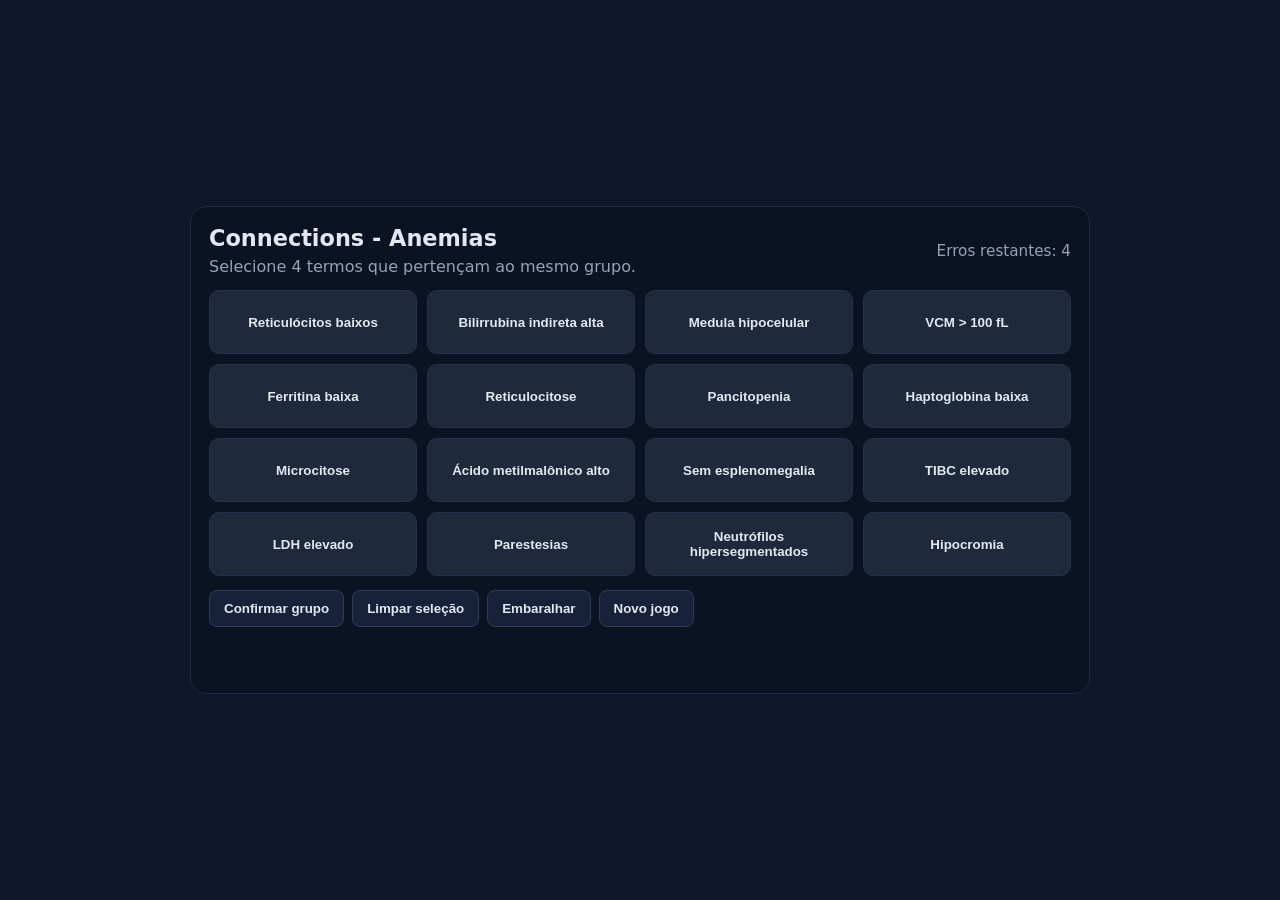
==== games/anemia-connections.html @ bd1b9f91 "Corrige alternativas de questões e adiciona jogo Connections de anemias" ====
<!doctype html>
<html lang="pt-BR">
<head>
  <meta charset="UTF-8" />
  <meta name="viewport" content="width=device-width, initial-scale=1.0" />
  <title>Connections - Anemias</title>
  <style>
    :root {
      --bg: #0f172a;
      --card: #1e293b;
      --card-hover: #334155;
      --text: #e2e8f0;
      --muted: #94a3b8;
      --selected: #0ea5e9;
      --ok: #22c55e;
      --warn: #f59e0b;
      --err: #ef4444;
    }
    * { box-sizing: border-box; }
    body {
      margin: 0;
      font-family: Inter, system-ui, -apple-system, Segoe UI, Roboto, sans-serif;
      background: var(--bg);
      color: var(--text);
      min-height: 100vh;
      display: grid;
      place-items: center;
      padding: 20px;
    }
    .app {
      width: min(900px, 100%);
      background: #0b1222;
      border: 1px solid #1f2a44;
      border-radius: 16px;
      padding: 18px;
    }
    h1 { margin: 0 0 6px; font-size: 1.4rem; }
    p { margin: 0; color: var(--muted); }
    .top {
      display: flex;
      justify-content: space-between;
      align-items: center;
      gap: 12px;
      margin-bottom: 14px;
      flex-wrap: wrap;
    }
    .status { color: var(--muted); font-size: .95rem; }
    .grid {
      display: grid;
      grid-template-columns: repeat(4, minmax(130px, 1fr));
      gap: 10px;
      margin: 14px 0;
    }
    .tile {
      border: 1px solid #26324d;
      background: var(--card);
      color: var(--text);
      border-radius: 10px;
      padding: 12px;
      min-height: 64px;
      font-weight: 600;
      cursor: pointer;
      text-align: center;
      transition: .15s ease;
      user-select: none;
    }
    .tile:hover { background: var(--card-hover); }
    .tile.selected {
      border-color: #38bdf8;
      background: #0c4a6e;
    }
    .tile.locked {
      cursor: default;
      border-color: #3f556f;
      opacity: 0.86;
    }
    .controls {
      display: flex;
      gap: 8px;
      flex-wrap: wrap;
    }
    button {
      border: 1px solid #2f3b59;
      background: #17223a;
      color: var(--text);
      padding: 10px 14px;
      border-radius: 8px;
      cursor: pointer;
      font-weight: 600;
    }
    button:hover { background: #243353; }
    .message {
      margin-top: 12px;
      min-height: 24px;
      font-weight: 600;
    }
    .ok { color: var(--ok); }
    .warn { color: var(--warn); }
    .err { color: var(--err); }
    .groups {
      margin-top: 12px;
      display: grid;
      gap: 8px;
    }
    .group {
      border-radius: 10px;
      padding: 10px;
      border: 1px solid #33415f;
      background: #111a2f;
    }
    .group h3 {
      margin: 0 0 6px;
      font-size: .98rem;
      color: #cbd5e1;
    }
    .group p {
      margin: 0;
      color: #dbe5f5;
      font-weight: 600;
    }
  </style>
</head>
<body>
  <main class="app">
    <div class="top">
      <div>
        <h1>Connections - Anemias</h1>
        <p>Selecione 4 termos que pertençam ao mesmo grupo.</p>
      </div>
      <div class="status" id="status">Erros restantes: 4</div>
    </div>

    <section class="grid" id="grid"></section>

    <div class="controls">
      <button id="submitBtn">Confirmar grupo</button>
      <button id="clearBtn">Limpar seleção</button>
      <button id="shuffleBtn">Embaralhar</button>
      <button id="newBtn">Novo jogo</button>
    </div>

    <div class="message" id="message"></div>
    <section class="groups" id="foundGroups"></section>
  </main>

  <script>
    const SOURCE_GROUPS = [
      {
        name: "Ferropriva",
        items: ["Ferritina baixa", "TIBC elevado", "Microcitose", "Hipocromia"]
      },
      {
        name: "Megaloblástica (B12)",
        items: ["VCM > 100 fL", "Neutrófilos hipersegmentados", "Ácido metilmalônico alto", "Parestesias"]
      },
      {
        name: "Hemólise",
        items: ["LDH elevado", "Bilirrubina indireta alta", "Haptoglobina baixa", "Reticulocitose"]
      },
      {
        name: "Aplásica",
        items: ["Pancitopenia", "Reticulócitos baixos", "Medula hipocelular", "Sem esplenomegalia"]
      }
    ];

    const grid = document.getElementById('grid');
    const message = document.getElementById('message');
    const status = document.getElementById('status');
    const foundGroups = document.getElementById('foundGroups');

    const submitBtn = document.getElementById('submitBtn');
    const clearBtn = document.getElementById('clearBtn');
    const shuffleBtn = document.getElementById('shuffleBtn');
    const newBtn = document.getElementById('newBtn');

    let tiles = [];
    let selected = new Set();
    let solvedGroups = new Set();
    let mistakesLeft = 4;

    function shuffle(arr) {
      const clone = [...arr];
      for (let i = clone.length - 1; i > 0; i--) {
        const j = Math.floor(Math.random() * (i + 1));
        [clone[i], clone[j]] = [clone[j], clone[i]];
      }
      return clone;
    }

    function setupGame() {
      selected.clear();
      solvedGroups.clear();
      mistakesLeft = 4;
      message.textContent = '';
      message.className = 'message';
      foundGroups.innerHTML = '';
      status.textContent = `Erros restantes: ${mistakesLeft}`;

      const flat = SOURCE_GROUPS.flatMap(group => group.items.map(item => ({
        item,
        group: group.name,
        locked: false,
      })));

      tiles = shuffle(flat);
      render();
    }

    function render() {
      grid.innerHTML = '';
      for (const tile of tiles) {
        if (tile.locked) continue;
        const btn = document.createElement('button');
        btn.className = 'tile';
        btn.textContent = tile.item;
        if (selected.has(tile.item)) btn.classList.add('selected');
        btn.onclick = () => toggleSelect(tile.item);
        grid.appendChild(btn);
      }
    }

    function toggleSelect(item) {
      if (selected.has(item)) {
        selected.delete(item);
      } else {
        if (selected.size >= 4) return;
        selected.add(item);
      }
      render();
    }

    function clearSelection() {
      selected.clear();
      render();
      setMessage('Seleção limpa.', 'warn');
    }

    function setMessage(text, type) {
      message.textContent = text;
      message.className = `message ${type || ''}`;
    }

    function lockSolved(groupName, items) {
      solvedGroups.add(groupName);
      tiles = tiles.map(t => items.includes(t.item) ? { ...t, locked: true } : t);
      const group = SOURCE_GROUPS.find(g => g.name === groupName);
      const card = document.createElement('article');
      card.className = 'group';
      card.innerHTML = `<h3>${groupName}</h3><p>${group.items.join(' · ')}</p>`;
      foundGroups.appendChild(card);
      selected.clear();
      render();
    }

    function checkSelection() {
      if (selected.size !== 4) {
        setMessage('Selecione exatamente 4 termos.', 'warn');
        return;
      }

      const picks = [...selected];
      const match = SOURCE_GROUPS.find(group =>
        group.items.every(item => picks.includes(item))
      );

      if (match && !solvedGroups.has(match.name)) {
        lockSolved(match.name, match.items);
        setMessage(`Correto: grupo "${match.name}" encontrado.`, 'ok');
        if (solvedGroups.size === SOURCE_GROUPS.length) {
          setMessage('Parabéns! Você completou todos os grupos.', 'ok');
        }
        return;
      }

      mistakesLeft -= 1;
      status.textContent = `Erros restantes: ${mistakesLeft}`;
      if (mistakesLeft <= 0) {
        setMessage('Fim de jogo. Clique em "Novo jogo" para tentar novamente.', 'err');
        selected.clear();
        render();
        submitBtn.disabled = true;
        clearBtn.disabled = true;
      } else {
        setMessage('Grupo incorreto. Tente outra combinação.', 'err');
      }
    }

    submitBtn.addEventListener('click', checkSelection);
    clearBtn.addEventListener('click', clearSelection);
    shuffleBtn.addEventListener('click', () => {
      const unlocked = tiles.filter(t => !t.locked);
      const locked = tiles.filter(t => t.locked);
      tiles = [...shuffle(unlocked), ...locked];
      render();
      setMessage('Termos embaralhados.', 'warn');
    });
    newBtn.addEventListener('click', () => {
      submitBtn.disabled = false;
      clearBtn.disabled = false;
      setupGame();
    });

    setupGame();
  </script>
</body>
</html>
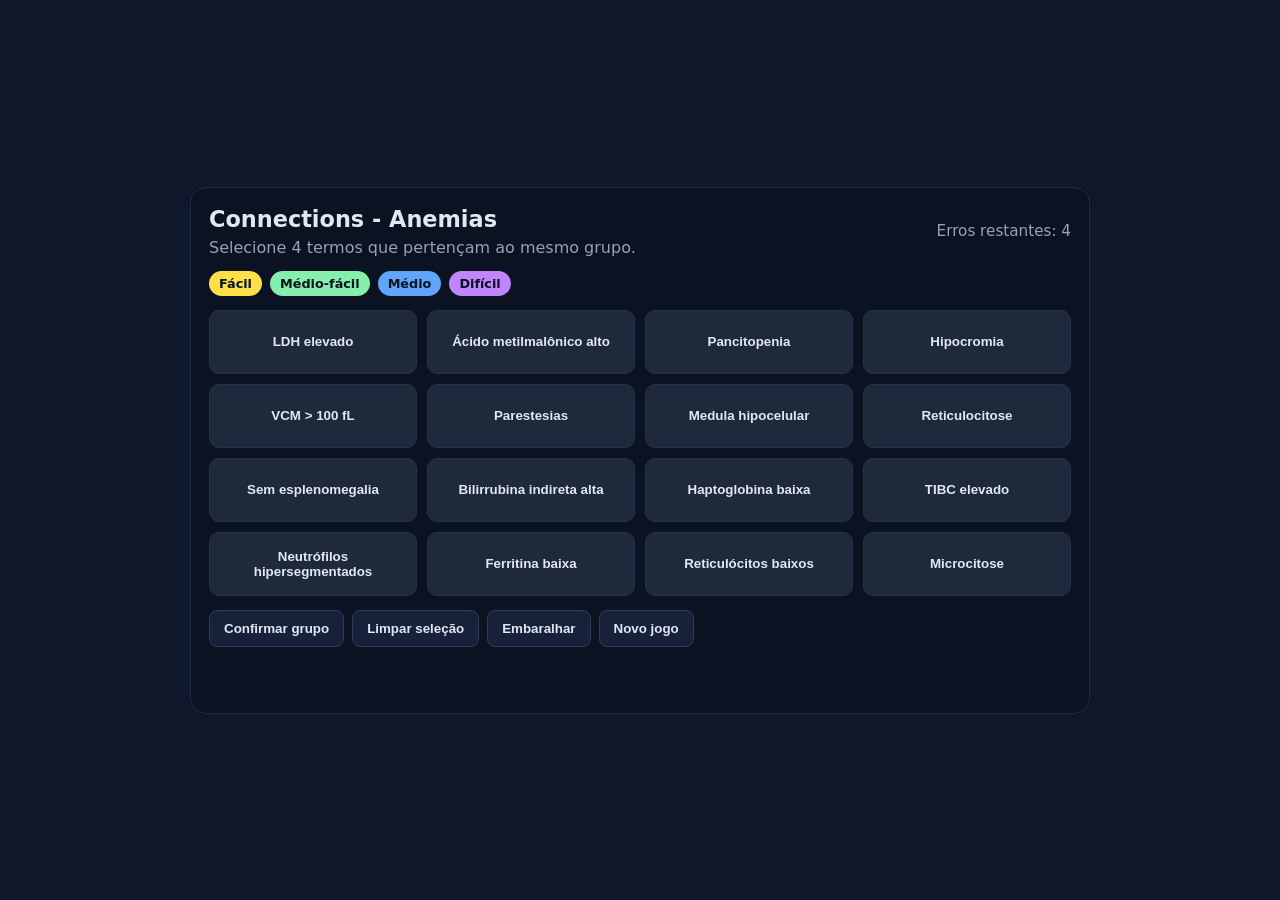
==== commit 6a6c5d89: "Melhora Connections com animação final e cores por dificuldade" ====
--- a/games/anemia-connections.html
+++ b/games/anemia-connections.html
@@ -15,6 +15,10 @@
       --ok: #22c55e;
       --warn: #f59e0b;
       --err: #ef4444;
+      --easy: #fde047;
+      --medium-easy: #86efac;
+      --medium: #60a5fa;
+      --hard: #c084fc;
     }
     * { box-sizing: border-box; }
     body {
@@ -45,6 +49,23 @@
       flex-wrap: wrap;
     }
     .status { color: var(--muted); font-size: .95rem; }
+    .legend {
+      margin: 10px 0 4px;
+      display: flex;
+      gap: 8px;
+      flex-wrap: wrap;
+    }
+    .pill {
+      border-radius: 999px;
+      padding: 5px 10px;
+      font-size: .8rem;
+      font-weight: 700;
+      color: #0b1222;
+    }
+    .pill.easy { background: var(--easy); }
+    .pill.medium-easy { background: var(--medium-easy); }
+    .pill.medium { background: var(--medium); }
+    .pill.hard { background: var(--hard); }
     .grid {
       display: grid;
       grid-template-columns: repeat(4, minmax(130px, 1fr));
@@ -107,6 +128,14 @@
       padding: 10px;
       border: 1px solid #33415f;
       background: #111a2f;
+      opacity: 1;
+    }
+    .group.easy { background: color-mix(in srgb, var(--easy) 18%, #111a2f); border-color: color-mix(in srgb, var(--easy) 45%, #33415f); }
+    .group.medium-easy { background: color-mix(in srgb, var(--medium-easy) 16%, #111a2f); border-color: color-mix(in srgb, var(--medium-easy) 40%, #33415f); }
+    .group.medium { background: color-mix(in srgb, var(--medium) 16%, #111a2f); border-color: color-mix(in srgb, var(--medium) 40%, #33415f); }
+    .group.hard { background: color-mix(in srgb, var(--hard) 16%, #111a2f); border-color: color-mix(in srgb, var(--hard) 40%, #33415f); }
+    .group.reveal {
+      animation: popIn .45s ease both;
     }
     .group h3 {
       margin: 0 0 6px;
@@ -117,6 +146,19 @@
       margin: 0;
       color: #dbe5f5;
       font-weight: 600;
+    }
+    .group .meta {
+      margin-bottom: 6px;
+      font-size: .78rem;
+      font-weight: 800;
+      color: #e2e8f0;
+      opacity: .9;
+      text-transform: uppercase;
+      letter-spacing: .04em;
+    }
+    @keyframes popIn {
+      from { opacity: 0; transform: translateY(8px) scale(0.98); }
+      to { opacity: 1; transform: translateY(0) scale(1); }
     }
   </style>
 </head>
@@ -130,6 +172,13 @@
       <div class="status" id="status">Erros restantes: 4</div>
     </div>
 
+    <div class="legend">
+      <span class="pill easy">Fácil</span>
+      <span class="pill medium-easy">Médio-fácil</span>
+      <span class="pill medium">Médio</span>
+      <span class="pill hard">Difícil</span>
+    </div>
+
     <section class="grid" id="grid"></section>
 
     <div class="controls">
@@ -147,18 +196,26 @@
     const SOURCE_GROUPS = [
       {
         name: "Ferropriva",
+        difficulty: "easy",
+        difficultyLabel: "Fácil",
         items: ["Ferritina baixa", "TIBC elevado", "Microcitose", "Hipocromia"]
       },
       {
         name: "Megaloblástica (B12)",
+        difficulty: "medium-easy",
+        difficultyLabel: "Médio-fácil",
         items: ["VCM > 100 fL", "Neutrófilos hipersegmentados", "Ácido metilmalônico alto", "Parestesias"]
       },
       {
         name: "Hemólise",
+        difficulty: "medium",
+        difficultyLabel: "Médio",
         items: ["LDH elevado", "Bilirrubina indireta alta", "Haptoglobina baixa", "Reticulocitose"]
       },
       {
         name: "Aplásica",
+        difficulty: "hard",
+        difficultyLabel: "Difícil",
         items: ["Pancitopenia", "Reticulócitos baixos", "Medula hipocelular", "Sem esplenomegalia"]
       }
     ];
@@ -177,6 +234,16 @@
     let selected = new Set();
     let solvedGroups = new Set();
     let mistakesLeft = 4;
+
+    function difficultyRank(level) {
+      const map = {
+        "easy": 1,
+        "medium-easy": 2,
+        "medium": 3,
+        "hard": 4,
+      };
+      return map[level] || 99;
+    }
 
     function shuffle(arr) {
       const clone = [...arr];
@@ -240,14 +307,33 @@
       message.className = `message ${type || ''}`;
     }
 
+    function appendGroupCard(group, withAnimation = false, delayMs = 0) {
+      const card = document.createElement('article');
+      card.className = `group ${group.difficulty}`;
+      if (withAnimation) card.classList.add('reveal');
+      if (withAnimation) card.style.animationDelay = `${delayMs}ms`;
+      card.innerHTML = `
+        <div class="meta">${group.difficultyLabel}</div>
+        <h3>${group.name}</h3>
+        <p>${group.items.join(' · ')}</p>
+      `;
+      foundGroups.appendChild(card);
+    }
+
+    function revealAllGroupsAnimated() {
+      foundGroups.innerHTML = '';
+      const ordered = [...SOURCE_GROUPS].sort((a, b) => difficultyRank(a.difficulty) - difficultyRank(b.difficulty));
+      ordered.forEach((group, idx) => appendGroupCard(group, true, idx * 180));
+      submitBtn.disabled = true;
+      clearBtn.disabled = true;
+      status.textContent = 'Rodada finalizada — respostas reveladas';
+    }
+
     function lockSolved(groupName, items) {
       solvedGroups.add(groupName);
       tiles = tiles.map(t => items.includes(t.item) ? { ...t, locked: true } : t);
       const group = SOURCE_GROUPS.find(g => g.name === groupName);
-      const card = document.createElement('article');
-      card.className = 'group';
-      card.innerHTML = `<h3>${groupName}</h3><p>${group.items.join(' · ')}</p>`;
-      foundGroups.appendChild(card);
+      appendGroupCard(group);
       selected.clear();
       render();
     }
@@ -267,7 +353,8 @@
         lockSolved(match.name, match.items);
         setMessage(`Correto: grupo "${match.name}" encontrado.`, 'ok');
         if (solvedGroups.size === SOURCE_GROUPS.length) {
-          setMessage('Parabéns! Você completou todos os grupos.', 'ok');
+          setMessage('Parabéns! Você completou todos os grupos. Revelando respostas por dificuldade...', 'ok');
+          setTimeout(() => revealAllGroupsAnimated(), 250);
         }
         return;
       }
@@ -275,11 +362,10 @@
       mistakesLeft -= 1;
       status.textContent = `Erros restantes: ${mistakesLeft}`;
       if (mistakesLeft <= 0) {
-        setMessage('Fim de jogo. Clique em "Novo jogo" para tentar novamente.', 'err');
+        setMessage('Fim de jogo. Revelando as respostas por dificuldade...', 'err');
         selected.clear();
         render();
-        submitBtn.disabled = true;
-        clearBtn.disabled = true;
+        revealAllGroupsAnimated();
       } else {
         setMessage('Grupo incorreto. Tente outra combinação.', 'err');
       }
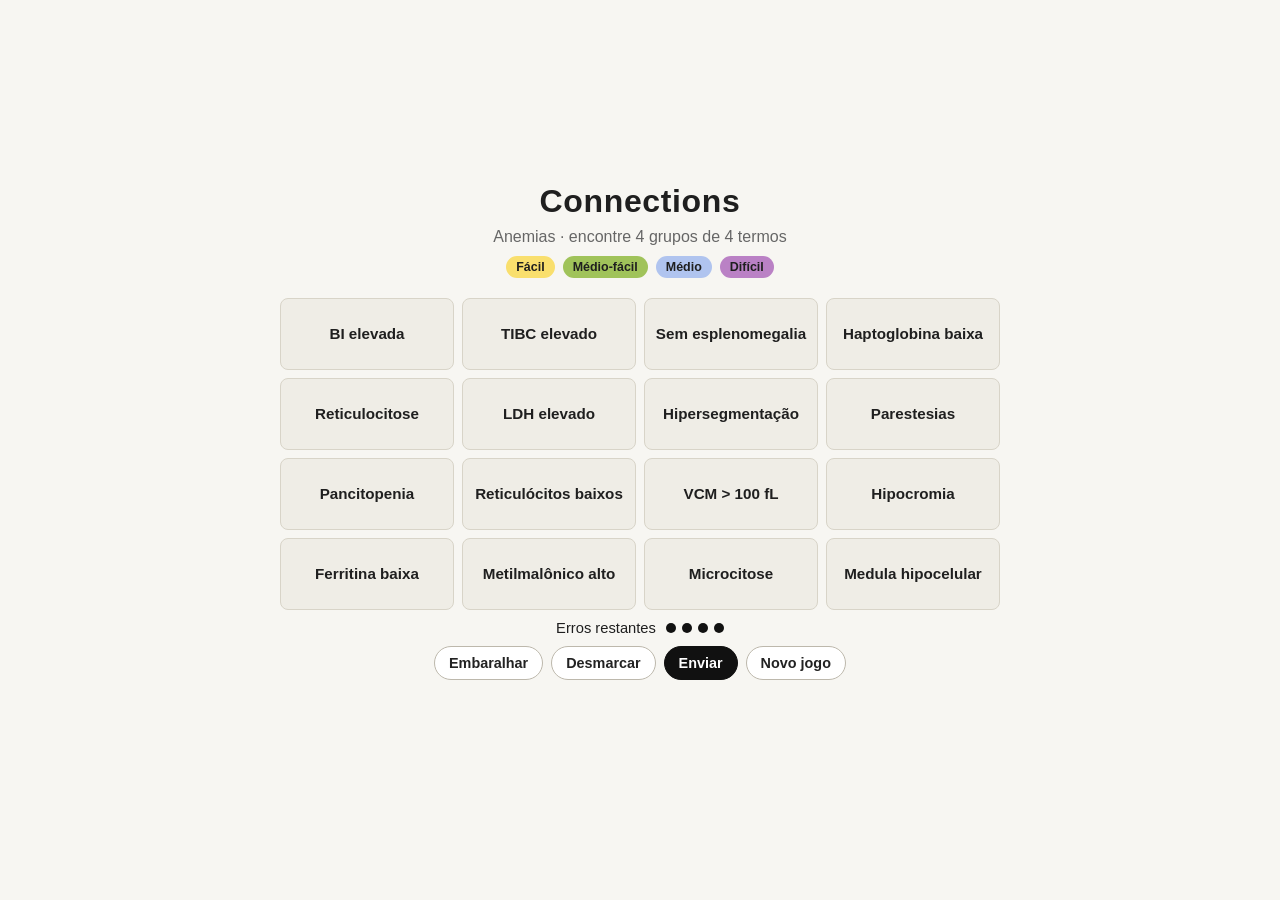
==== commit d6d3523c: "Games: Connections NYT-like + hub + quiz rápido + memória" ====
--- a/games/anemia-connections.html
+++ b/games/anemia-connections.html
@@ -6,190 +6,219 @@
   <title>Connections - Anemias</title>
   <style>
     :root {
-      --bg: #0f172a;
-      --card: #1e293b;
-      --card-hover: #334155;
-      --text: #e2e8f0;
-      --muted: #94a3b8;
-      --selected: #0ea5e9;
-      --ok: #22c55e;
-      --warn: #f59e0b;
-      --err: #ef4444;
-      --easy: #fde047;
-      --medium-easy: #86efac;
-      --medium: #60a5fa;
-      --hard: #c084fc;
-    }
+      --bg: #f7f6f2;
+      --ink: #1f1f1f;
+      --muted: #666;
+      --tile: #efede6;
+      --tile-border: #d8d4c8;
+      --tile-selected: #58534a;
+      --tile-selected-text: #fff;
+      --btn: #111;
+      --btn-text: #fff;
+      --easy: #f9df6d;
+      --medium-easy: #a0c35a;
+      --medium: #b0c4ef;
+      --hard: #ba81c5;
+    }
+
     * { box-sizing: border-box; }
+
     body {
       margin: 0;
-      font-family: Inter, system-ui, -apple-system, Segoe UI, Roboto, sans-serif;
+      font-family: "Franklin Gothic Medium", "Arial Narrow", Arial, sans-serif;
       background: var(--bg);
-      color: var(--text);
+      color: var(--ink);
       min-height: 100vh;
       display: grid;
       place-items: center;
-      padding: 20px;
-    }
+      padding: 16px;
+    }
+
     .app {
-      width: min(900px, 100%);
-      background: #0b1222;
-      border: 1px solid #1f2a44;
-      border-radius: 16px;
-      padding: 18px;
-    }
-    h1 { margin: 0 0 6px; font-size: 1.4rem; }
-    p { margin: 0; color: var(--muted); }
-    .top {
+      width: min(720px, 100%);
+      text-align: center;
+    }
+
+    h1 {
+      margin: 0;
+      font-size: 2rem;
+      letter-spacing: .02em;
+    }
+
+    .subtitle {
+      margin: 8px 0 10px;
+      color: var(--muted);
+      font-size: 1rem;
+    }
+
+    .legend {
       display: flex;
-      justify-content: space-between;
-      align-items: center;
-      gap: 12px;
-      margin-bottom: 14px;
-      flex-wrap: wrap;
-    }
-    .status { color: var(--muted); font-size: .95rem; }
-    .legend {
-      margin: 10px 0 4px;
-      display: flex;
+      justify-content: center;
       gap: 8px;
       flex-wrap: wrap;
-    }
-    .pill {
+      margin-bottom: 10px;
+    }
+
+    .badge {
       border-radius: 999px;
-      padding: 5px 10px;
-      font-size: .8rem;
+      padding: 4px 10px;
+      font-size: .78rem;
       font-weight: 700;
-      color: #0b1222;
-    }
-    .pill.easy { background: var(--easy); }
-    .pill.medium-easy { background: var(--medium-easy); }
-    .pill.medium { background: var(--medium); }
-    .pill.hard { background: var(--hard); }
+    }
+
+    .easy { background: var(--easy); }
+    .medium-easy { background: var(--medium-easy); }
+    .medium { background: var(--medium); }
+    .hard { background: var(--hard); }
+
+    .groups {
+      display: grid;
+      gap: 8px;
+      margin-bottom: 10px;
+    }
+
+    .group-row {
+      border-radius: 8px;
+      padding: 12px 10px;
+      text-align: center;
+      animation: dropIn .35s ease both;
+    }
+
+    .group-row h3 {
+      margin: 0;
+      font-size: 1rem;
+      letter-spacing: .01em;
+    }
+
+    .group-row p {
+      margin: 6px 0 0;
+      font-size: .9rem;
+    }
+
+    .meta {
+      margin-top: 4px;
+      font-size: .72rem;
+      text-transform: uppercase;
+      letter-spacing: .06em;
+      opacity: .85;
+      font-weight: 700;
+    }
+
     .grid {
       display: grid;
-      grid-template-columns: repeat(4, minmax(130px, 1fr));
+      grid-template-columns: repeat(4, 1fr);
+      gap: 8px;
+      margin-bottom: 10px;
+    }
+
+    .tile {
+      border: 1px solid var(--tile-border);
+      background: var(--tile);
+      border-radius: 8px;
+      min-height: 72px;
+      padding: 8px;
+      font-size: .95rem;
+      font-weight: 700;
+      color: var(--ink);
+      cursor: pointer;
+      transition: transform .08s ease, background .12s ease;
+    }
+
+    .tile:hover { transform: translateY(-1px); }
+
+    .tile.selected {
+      background: var(--tile-selected);
+      color: var(--tile-selected-text);
+      border-color: var(--tile-selected);
+    }
+
+    .mistakes {
+      display: flex;
+      align-items: center;
+      justify-content: center;
       gap: 10px;
-      margin: 14px 0;
-    }
-    .tile {
-      border: 1px solid #26324d;
-      background: var(--card);
-      color: var(--text);
-      border-radius: 10px;
-      padding: 12px;
-      min-height: 64px;
-      font-weight: 600;
-      cursor: pointer;
-      text-align: center;
-      transition: .15s ease;
-      user-select: none;
-    }
-    .tile:hover { background: var(--card-hover); }
-    .tile.selected {
-      border-color: #38bdf8;
-      background: #0c4a6e;
-    }
-    .tile.locked {
-      cursor: default;
-      border-color: #3f556f;
-      opacity: 0.86;
-    }
+      margin-bottom: 10px;
+      font-size: .92rem;
+    }
+
+    .dots { display: flex; gap: 6px; }
+
+    .dot {
+      width: 10px;
+      height: 10px;
+      border-radius: 50%;
+      background: #111;
+      opacity: .15;
+    }
+
+    .dot.active { opacity: 1; }
+
     .controls {
       display: flex;
+      justify-content: center;
       gap: 8px;
       flex-wrap: wrap;
-    }
+      margin-bottom: 8px;
+    }
+
     button {
-      border: 1px solid #2f3b59;
-      background: #17223a;
-      color: var(--text);
-      padding: 10px 14px;
-      border-radius: 8px;
+      border: 1px solid #bdb8ac;
+      background: #fff;
+      color: #222;
+      border-radius: 999px;
+      padding: 8px 14px;
+      font-weight: 700;
       cursor: pointer;
-      font-weight: 600;
-    }
-    button:hover { background: #243353; }
+      font-size: .9rem;
+    }
+
+    button.primary {
+      background: var(--btn);
+      color: var(--btn-text);
+      border-color: var(--btn);
+    }
+
     .message {
-      margin-top: 12px;
-      min-height: 24px;
-      font-weight: 600;
-    }
-    .ok { color: var(--ok); }
-    .warn { color: var(--warn); }
-    .err { color: var(--err); }
-    .groups {
-      margin-top: 12px;
-      display: grid;
-      gap: 8px;
-    }
-    .group {
-      border-radius: 10px;
-      padding: 10px;
-      border: 1px solid #33415f;
-      background: #111a2f;
-      opacity: 1;
-    }
-    .group.easy { background: color-mix(in srgb, var(--easy) 18%, #111a2f); border-color: color-mix(in srgb, var(--easy) 45%, #33415f); }
-    .group.medium-easy { background: color-mix(in srgb, var(--medium-easy) 16%, #111a2f); border-color: color-mix(in srgb, var(--medium-easy) 40%, #33415f); }
-    .group.medium { background: color-mix(in srgb, var(--medium) 16%, #111a2f); border-color: color-mix(in srgb, var(--medium) 40%, #33415f); }
-    .group.hard { background: color-mix(in srgb, var(--hard) 16%, #111a2f); border-color: color-mix(in srgb, var(--hard) 40%, #33415f); }
-    .group.reveal {
-      animation: popIn .45s ease both;
-    }
-    .group h3 {
-      margin: 0 0 6px;
-      font-size: .98rem;
-      color: #cbd5e1;
-    }
-    .group p {
-      margin: 0;
-      color: #dbe5f5;
-      font-weight: 600;
-    }
-    .group .meta {
-      margin-bottom: 6px;
-      font-size: .78rem;
-      font-weight: 800;
-      color: #e2e8f0;
-      opacity: .9;
-      text-transform: uppercase;
-      letter-spacing: .04em;
-    }
-    @keyframes popIn {
-      from { opacity: 0; transform: translateY(8px) scale(0.98); }
-      to { opacity: 1; transform: translateY(0) scale(1); }
+      min-height: 22px;
+      font-size: .94rem;
+      color: var(--muted);
+      margin-bottom: 8px;
+    }
+
+    @keyframes dropIn {
+      from { opacity: 0; transform: translateY(8px); }
+      to { opacity: 1; transform: translateY(0); }
     }
   </style>
 </head>
 <body>
   <main class="app">
-    <div class="top">
-      <div>
-        <h1>Connections - Anemias</h1>
-        <p>Selecione 4 termos que pertençam ao mesmo grupo.</p>
-      </div>
-      <div class="status" id="status">Erros restantes: 4</div>
+    <h1>Connections</h1>
+    <div class="subtitle">Anemias · encontre 4 grupos de 4 termos</div>
+
+    <div class="legend">
+      <span class="badge easy">Fácil</span>
+      <span class="badge medium-easy">Médio-fácil</span>
+      <span class="badge medium">Médio</span>
+      <span class="badge hard">Difícil</span>
     </div>
 
-    <div class="legend">
-      <span class="pill easy">Fácil</span>
-      <span class="pill medium-easy">Médio-fácil</span>
-      <span class="pill medium">Médio</span>
-      <span class="pill hard">Difícil</span>
+    <section class="groups" id="foundGroups"></section>
+    <section class="grid" id="grid"></section>
+
+    <div class="mistakes">
+      <span>Erros restantes</span>
+      <div class="dots" id="mistakeDots"></div>
     </div>
 
-    <section class="grid" id="grid"></section>
-
     <div class="controls">
-      <button id="submitBtn">Confirmar grupo</button>
-      <button id="clearBtn">Limpar seleção</button>
       <button id="shuffleBtn">Embaralhar</button>
+      <button id="clearBtn">Desmarcar</button>
+      <button id="submitBtn" class="primary">Enviar</button>
       <button id="newBtn">Novo jogo</button>
     </div>
 
     <div class="message" id="message"></div>
-    <section class="groups" id="foundGroups"></section>
   </main>
 
   <script>
@@ -198,52 +227,42 @@
         name: "Ferropriva",
         difficulty: "easy",
         difficultyLabel: "Fácil",
-        items: ["Ferritina baixa", "TIBC elevado", "Microcitose", "Hipocromia"]
+        items: ["Ferritina baixa", "TIBC elevado", "Microcitose", "Hipocromia"],
       },
       {
-        name: "Megaloblástica (B12)",
+        name: "Megaloblástica B12",
         difficulty: "medium-easy",
         difficultyLabel: "Médio-fácil",
-        items: ["VCM > 100 fL", "Neutrófilos hipersegmentados", "Ácido metilmalônico alto", "Parestesias"]
+        items: ["VCM > 100 fL", "Hipersegmentação", "Metilmalônico alto", "Parestesias"],
       },
       {
         name: "Hemólise",
         difficulty: "medium",
         difficultyLabel: "Médio",
-        items: ["LDH elevado", "Bilirrubina indireta alta", "Haptoglobina baixa", "Reticulocitose"]
+        items: ["LDH elevado", "BI elevada", "Haptoglobina baixa", "Reticulocitose"],
       },
       {
         name: "Aplásica",
         difficulty: "hard",
         difficultyLabel: "Difícil",
-        items: ["Pancitopenia", "Reticulócitos baixos", "Medula hipocelular", "Sem esplenomegalia"]
-      }
+        items: ["Pancitopenia", "Reticulócitos baixos", "Medula hipocelular", "Sem esplenomegalia"],
+      },
     ];
 
     const grid = document.getElementById('grid');
+    const foundGroups = document.getElementById('foundGroups');
     const message = document.getElementById('message');
-    const status = document.getElementById('status');
-    const foundGroups = document.getElementById('foundGroups');
-
+    const mistakeDots = document.getElementById('mistakeDots');
+
+    const shuffleBtn = document.getElementById('shuffleBtn');
+    const clearBtn = document.getElementById('clearBtn');
     const submitBtn = document.getElementById('submitBtn');
-    const clearBtn = document.getElementById('clearBtn');
-    const shuffleBtn = document.getElementById('shuffleBtn');
     const newBtn = document.getElementById('newBtn');
 
     let tiles = [];
     let selected = new Set();
     let solvedGroups = new Set();
     let mistakesLeft = 4;
-
-    function difficultyRank(level) {
-      const map = {
-        "easy": 1,
-        "medium-easy": 2,
-        "medium": 3,
-        "hard": 4,
-      };
-      return map[level] || 99;
-    }
 
     function shuffle(arr) {
       const clone = [...arr];
@@ -254,139 +273,152 @@
       return clone;
     }
 
-    function setupGame() {
+    function difficultyRank(level) {
+      const rank = { easy: 1, 'medium-easy': 2, medium: 3, hard: 4 };
+      return rank[level] || 99;
+    }
+
+    function setMessage(text) {
+      message.textContent = text;
+    }
+
+    function renderMistakes() {
+      mistakeDots.innerHTML = '';
+      for (let i = 0; i < 4; i++) {
+        const dot = document.createElement('span');
+        dot.className = `dot ${i < mistakesLeft ? 'active' : ''}`;
+        mistakeDots.appendChild(dot);
+      }
+    }
+
+    function buildTiles() {
+      return SOURCE_GROUPS.flatMap(group =>
+        group.items.map(item => ({ item, group: group.name, locked: false }))
+      );
+    }
+
+    function renderGrid() {
+      grid.innerHTML = '';
+      for (const tile of tiles) {
+        if (tile.locked) continue;
+        const button = document.createElement('button');
+        button.className = `tile ${selected.has(tile.item) ? 'selected' : ''}`;
+        button.textContent = tile.item;
+        button.onclick = () => toggleSelect(tile.item);
+        grid.appendChild(button);
+      }
+    }
+
+    function appendSolvedGroup(group, delay = 0) {
+      const row = document.createElement('article');
+      row.className = `group-row ${group.difficulty}`;
+      row.style.animationDelay = `${delay}ms`;
+      row.innerHTML = `
+        <h3>${group.name}</h3>
+        <div class="meta">${group.difficultyLabel}</div>
+        <p>${group.items.join(' · ')}</p>
+      `;
+      foundGroups.appendChild(row);
+    }
+
+    function lockGroup(group) {
+      solvedGroups.add(group.name);
+      tiles = tiles.map(t => group.items.includes(t.item) ? { ...t, locked: true } : t);
+      appendSolvedGroup(group);
+      selected.clear();
+      renderGrid();
+    }
+
+    function checkOneAway(picks) {
+      return SOURCE_GROUPS.some(group => {
+        const hits = group.items.filter(i => picks.includes(i)).length;
+        return hits === 3;
+      });
+    }
+
+    function revealAllAnimated() {
+      foundGroups.innerHTML = '';
+      const ordered = [...SOURCE_GROUPS].sort((a, b) => difficultyRank(a.difficulty) - difficultyRank(b.difficulty));
+      ordered.forEach((group, idx) => appendSolvedGroup(group, idx * 170));
+      submitBtn.disabled = true;
+      clearBtn.disabled = true;
+    }
+
+    function submitSelection() {
+      if (selected.size !== 4) {
+        setMessage('Selecione exatamente 4 termos.');
+        return;
+      }
+
+      const picks = [...selected];
+      const match = SOURCE_GROUPS.find(group => group.items.every(item => picks.includes(item)));
+
+      if (match && !solvedGroups.has(match.name)) {
+        lockGroup(match);
+        if (solvedGroups.size === 4) {
+          setMessage('Excelente! Todas as categorias encontradas.');
+          setTimeout(revealAllAnimated, 220);
+        } else {
+          setMessage(`Correto: ${match.name}.`);
+        }
+        return;
+      }
+
+      mistakesLeft -= 1;
+      renderMistakes();
+      if (mistakesLeft <= 0) {
+        setMessage('Fim da rodada. Revelando respostas...');
+        selected.clear();
+        renderGrid();
+        revealAllAnimated();
+        return;
+      }
+
+      if (checkOneAway(picks)) {
+        setMessage('Quase! Você está a 1 termo de um grupo correto.');
+      } else {
+        setMessage('Grupo incorreto. Tente outra combinação.');
+      }
+    }
+
+    function toggleSelect(item) {
+      if (selected.has(item)) selected.delete(item);
+      else {
+        if (selected.size >= 4) return;
+        selected.add(item);
+      }
+      renderGrid();
+    }
+
+    function startGame() {
       selected.clear();
       solvedGroups.clear();
       mistakesLeft = 4;
-      message.textContent = '';
-      message.className = 'message';
+      submitBtn.disabled = false;
+      clearBtn.disabled = false;
       foundGroups.innerHTML = '';
-      status.textContent = `Erros restantes: ${mistakesLeft}`;
-
-      const flat = SOURCE_GROUPS.flatMap(group => group.items.map(item => ({
-        item,
-        group: group.name,
-        locked: false,
-      })));
-
-      tiles = shuffle(flat);
-      render();
-    }
-
-    function render() {
-      grid.innerHTML = '';
-      for (const tile of tiles) {
-        if (tile.locked) continue;
-        const btn = document.createElement('button');
-        btn.className = 'tile';
-        btn.textContent = tile.item;
-        if (selected.has(tile.item)) btn.classList.add('selected');
-        btn.onclick = () => toggleSelect(tile.item);
-        grid.appendChild(btn);
-      }
-    }
-
-    function toggleSelect(item) {
-      if (selected.has(item)) {
-        selected.delete(item);
-      } else {
-        if (selected.size >= 4) return;
-        selected.add(item);
-      }
-      render();
-    }
-
-    function clearSelection() {
+      setMessage('');
+      tiles = shuffle(buildTiles());
+      renderGrid();
+      renderMistakes();
+    }
+
+    submitBtn.addEventListener('click', submitSelection);
+    clearBtn.addEventListener('click', () => {
       selected.clear();
-      render();
-      setMessage('Seleção limpa.', 'warn');
-    }
-
-    function setMessage(text, type) {
-      message.textContent = text;
-      message.className = `message ${type || ''}`;
-    }
-
-    function appendGroupCard(group, withAnimation = false, delayMs = 0) {
-      const card = document.createElement('article');
-      card.className = `group ${group.difficulty}`;
-      if (withAnimation) card.classList.add('reveal');
-      if (withAnimation) card.style.animationDelay = `${delayMs}ms`;
-      card.innerHTML = `
-        <div class="meta">${group.difficultyLabel}</div>
-        <h3>${group.name}</h3>
-        <p>${group.items.join(' · ')}</p>
-      `;
-      foundGroups.appendChild(card);
-    }
-
-    function revealAllGroupsAnimated() {
-      foundGroups.innerHTML = '';
-      const ordered = [...SOURCE_GROUPS].sort((a, b) => difficultyRank(a.difficulty) - difficultyRank(b.difficulty));
-      ordered.forEach((group, idx) => appendGroupCard(group, true, idx * 180));
-      submitBtn.disabled = true;
-      clearBtn.disabled = true;
-      status.textContent = 'Rodada finalizada — respostas reveladas';
-    }
-
-    function lockSolved(groupName, items) {
-      solvedGroups.add(groupName);
-      tiles = tiles.map(t => items.includes(t.item) ? { ...t, locked: true } : t);
-      const group = SOURCE_GROUPS.find(g => g.name === groupName);
-      appendGroupCard(group);
-      selected.clear();
-      render();
-    }
-
-    function checkSelection() {
-      if (selected.size !== 4) {
-        setMessage('Selecione exatamente 4 termos.', 'warn');
-        return;
-      }
-
-      const picks = [...selected];
-      const match = SOURCE_GROUPS.find(group =>
-        group.items.every(item => picks.includes(item))
-      );
-
-      if (match && !solvedGroups.has(match.name)) {
-        lockSolved(match.name, match.items);
-        setMessage(`Correto: grupo "${match.name}" encontrado.`, 'ok');
-        if (solvedGroups.size === SOURCE_GROUPS.length) {
-          setMessage('Parabéns! Você completou todos os grupos. Revelando respostas por dificuldade...', 'ok');
-          setTimeout(() => revealAllGroupsAnimated(), 250);
-        }
-        return;
-      }
-
-      mistakesLeft -= 1;
-      status.textContent = `Erros restantes: ${mistakesLeft}`;
-      if (mistakesLeft <= 0) {
-        setMessage('Fim de jogo. Revelando as respostas por dificuldade...', 'err');
-        selected.clear();
-        render();
-        revealAllGroupsAnimated();
-      } else {
-        setMessage('Grupo incorreto. Tente outra combinação.', 'err');
-      }
-    }
-
-    submitBtn.addEventListener('click', checkSelection);
-    clearBtn.addEventListener('click', clearSelection);
+      renderGrid();
+      setMessage('Seleção limpa.');
+    });
     shuffleBtn.addEventListener('click', () => {
       const unlocked = tiles.filter(t => !t.locked);
       const locked = tiles.filter(t => t.locked);
       tiles = [...shuffle(unlocked), ...locked];
-      render();
-      setMessage('Termos embaralhados.', 'warn');
+      renderGrid();
+      setMessage('Tabuleiro embaralhado.');
     });
-    newBtn.addEventListener('click', () => {
-      submitBtn.disabled = false;
-      clearBtn.disabled = false;
-      setupGame();
-    });
-
-    setupGame();
+    newBtn.addEventListener('click', startGame);
+
+    startGame();
   </script>
 </body>
 </html>
